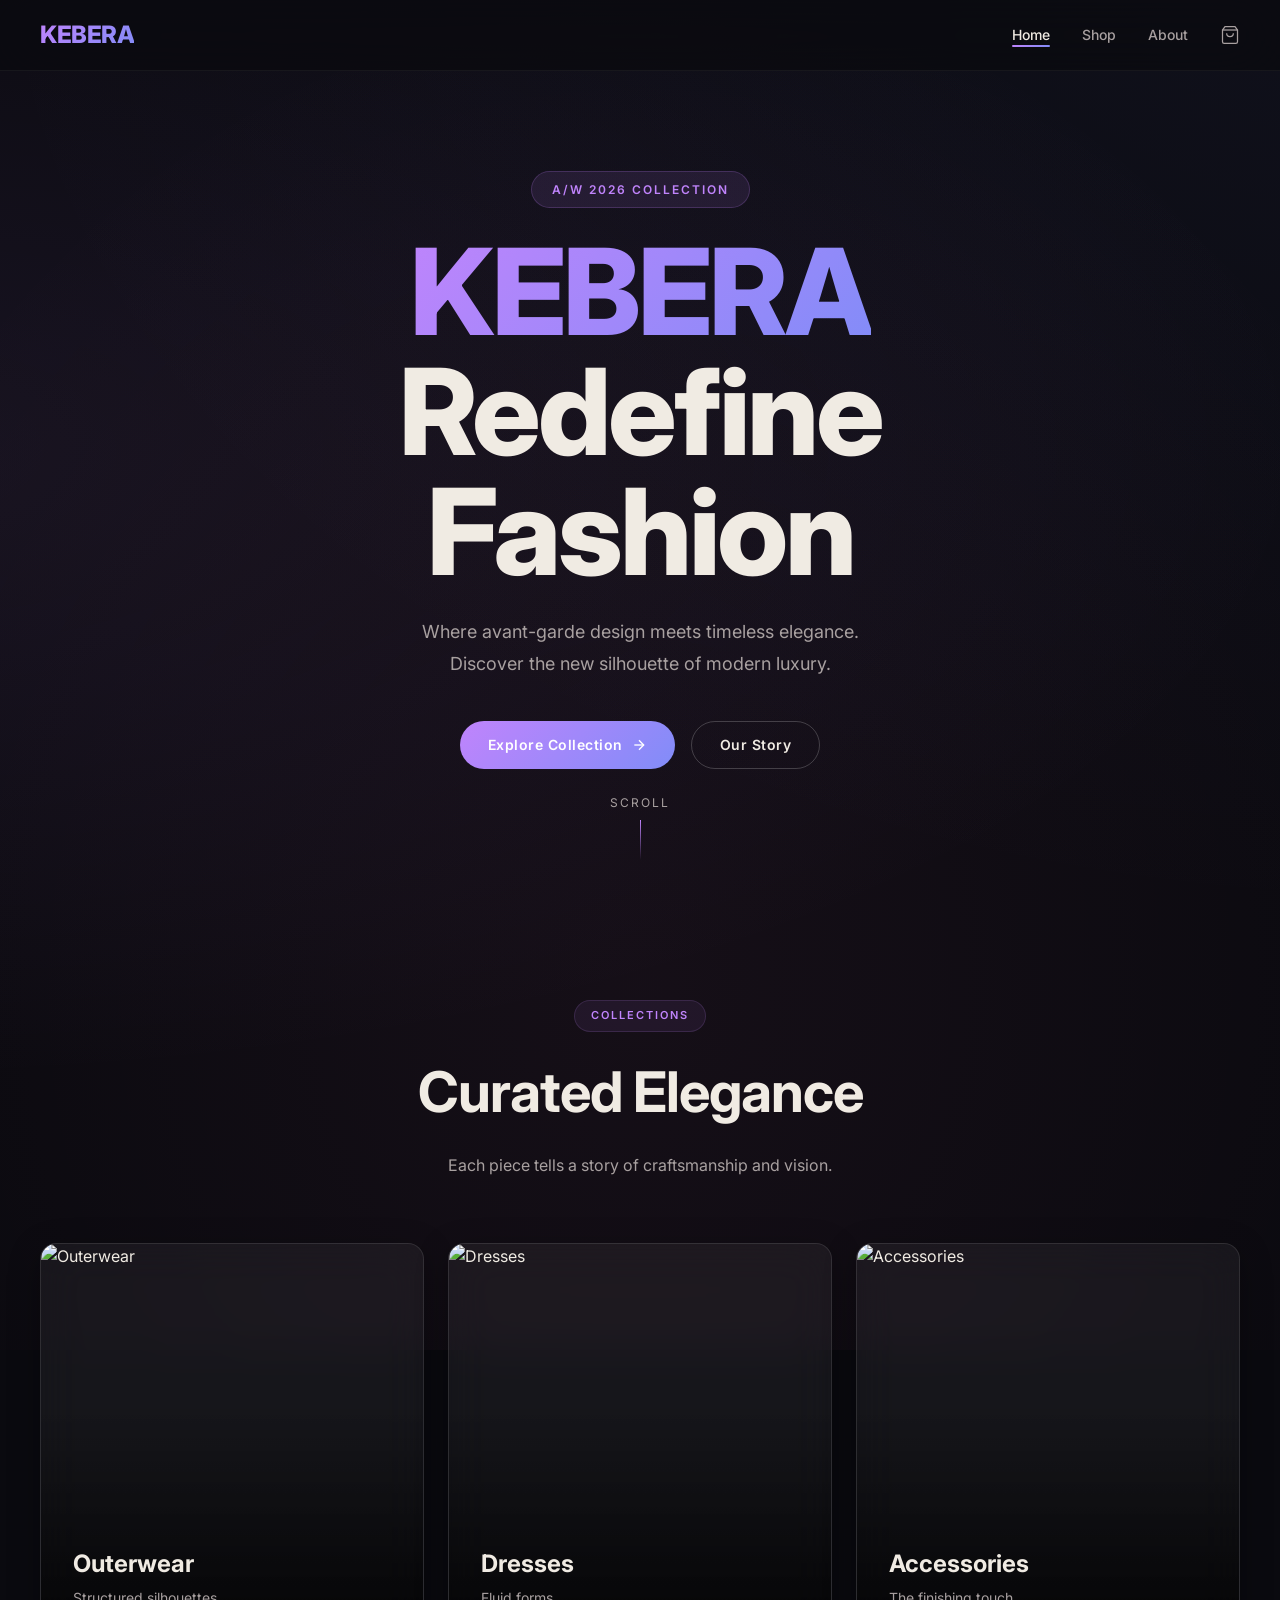
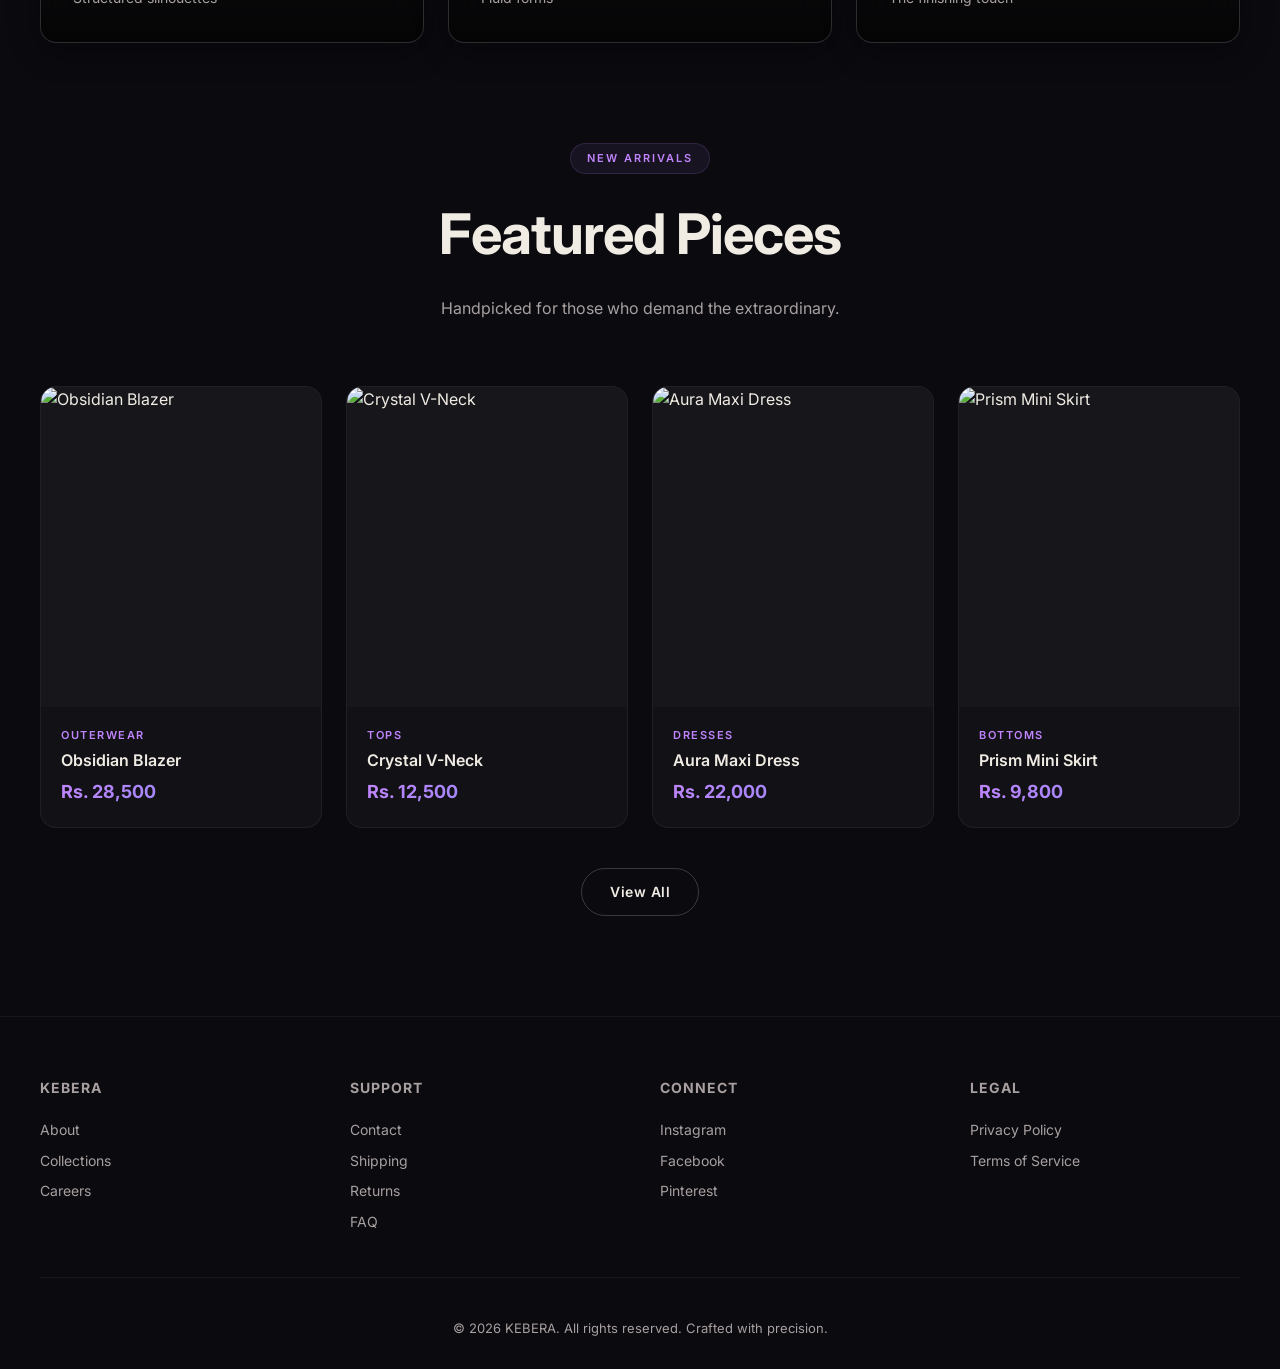
==== index.html @ ed6551cd "Initial commit - KEBERA fashion e-commerce site with glassmorphism + 3D design" ====
<!DOCTYPE html>
<html lang="en">
<head>
  <meta charset="UTF-8">
  <meta name="viewport" content="width=device-width, initial-scale=1.0">
  <title>KEBERA — Redefine Fashion</title>
  <link rel="icon" type="image/svg+xml" href="data:image/svg+xml,<svg xmlns='http://www.w3.org/2000/svg' viewBox='0 0 100 100'><text y='.9em' font-size='90'>◆</text></svg>">
  <link rel="preconnect" href="https://fonts.googleapis.com">
  <link rel="preconnect" href="https://fonts.gstatic.com" crossorigin>
  <link href="https://fonts.googleapis.com/css2?family=Inter:wght@300;400;500;600;700;800&display=swap" rel="stylesheet">
  <link rel="stylesheet" href="css/style.css">
</head>
<body>
  <nav class="nav">
    <a href="index.html" class="nav-logo">KEBERA</a>
    <button class="menu-toggle" aria-label="Menu">
      <span></span><span></span><span></span>
    </button>
    <ul class="nav-links">
      <li><a href="index.html">Home</a></li>
      <li><a href="shop.html">Shop</a></li>
      <li><a href="about.html">About</a></li>
      <li>
        <a href="cart.html" class="cart-icon">
          <svg width="20" height="20" viewBox="0 0 24 24" fill="none" stroke="currentColor" stroke-width="1.5"><path d="M6 2L3 6v14a2 2 0 0 0 2 2h14a2 2 0 0 0 2-2V6l-3-4z"/><line x1="3" y1="6" x2="21" y2="6"/><path d="M16 10a4 4 0 0 1-8 0"/></svg>
          <span class="cart-count">0</span>
        </a>
      </li>
    </ul>
  </nav>

  <section class="hero">
    <canvas id="three-canvas"></canvas>
    <div class="hero-content">
      <div class="hero-subtitle">A/W 2026 Collection</div>
      <h1 class="hero-title">
        <span class="gradient-text">KEBERA</span><br>
        Redefine<br>Fashion
      </h1>
      <p class="hero-description">Where avant-garde design meets timeless elegance. Discover the new silhouette of modern luxury.</p>
      <div class="hero-actions">
        <a href="shop.html" class="glass-button">
          Explore Collection
          <svg width="16" height="16" viewBox="0 0 24 24" fill="none" stroke="currentColor" stroke-width="2"><path d="M5 12h14"/><path d="M12 5l7 7-7 7"/></svg>
        </a>
        <a href="about.html" class="glass-button glass-button-outline">Our Story</a>
      </div>
    </div>
    <div class="scroll-indicator">
      <span>Scroll</span>
      <div class="scroll-line"></div>
    </div>
  </section>

  <section class="section" id="collections">
    <div class="section-header">
      <div class="section-tag">Collections</div>
      <h2 class="section-title">Curated Elegance</h2>
      <p class="section-description">Each piece tells a story of craftsmanship and vision.</p>
    </div>
    <div class="collection-grid">
      <div class="collection-item glass" onclick="window.location='shop.html?category=outerwear'">
        <img src="https://images.unsplash.com/photo-1593030761757-71fae45fa0e7?w=600" alt="Outerwear" loading="lazy">
        <div class="collection-overlay">
          <h3>Outerwear</h3>
          <p>Structured silhouettes</p>
        </div>
      </div>
      <div class="collection-item glass" onclick="window.location='shop.html?category=dresses'">
        <img src="https://images.unsplash.com/photo-1566174053879-31528523f8ae?w=600" alt="Dresses" loading="lazy">
        <div class="collection-overlay">
          <h3>Dresses</h3>
          <p>Fluid forms</p>
        </div>
      </div>
      <div class="collection-item glass" onclick="window.location='shop.html?category=accessories'">
        <img src="https://images.unsplash.com/photo-1584917865442-de89df76afd3?w=600" alt="Accessories" loading="lazy">
        <div class="collection-overlay">
          <h3>Accessories</h3>
          <p>The finishing touch</p>
        </div>
      </div>
    </div>
  </section>

  <section class="section" style="padding-top:0">
    <div class="section-header">
      <div class="section-tag">New Arrivals</div>
      <h2 class="section-title">Featured Pieces</h2>
      <p class="section-description">Handpicked for those who demand the extraordinary.</p>
    </div>
    <div class="products-grid" id="products-grid"></div>
    <div style="text-align:center;margin-top:40px">
      <a href="shop.html" class="glass-button glass-button-outline">View All</a>
    </div>
  </section>

  <footer class="footer">
    <div class="footer-grid">
      <div class="footer-col">
        <h4>KEBERA</h4>
        <a href="about.html">About</a>
        <a href="shop.html">Collections</a>
        <a href="#">Careers</a>
      </div>
      <div class="footer-col">
        <h4>Support</h4>
        <a href="#">Contact</a>
        <a href="#">Shipping</a>
        <a href="#">Returns</a>
        <a href="#">FAQ</a>
      </div>
      <div class="footer-col">
        <h4>Connect</h4>
        <a href="#">Instagram</a>
        <a href="#">Facebook</a>
        <a href="#">Pinterest</a>
      </div>
      <div class="footer-col">
        <h4>Legal</h4>
        <a href="#">Privacy Policy</a>
        <a href="#">Terms of Service</a>
      </div>
    </div>
    <div class="footer-bottom">
      &copy; 2026 KEBERA. All rights reserved. Crafted with precision.
    </div>
  </footer>

  <script src="js/products.js"></script>
  <script src="js/cart.js"></script>
  <script src="js/main.js"></script>
  <script type="importmap">
  {
    "imports": {
      "three": "https://cdn.jsdelivr.net/npm/three@0.160.0/build/three.module.js",
      "three/addons/": "https://cdn.jsdelivr.net/npm/three@0.160.0/examples/jsm/"
    }
  }
  </script>
  <script type="module" src="js/three-scene.js"></script>
  <script>
    document.addEventListener('DOMContentLoaded', async () => {
      await loadProducts();
      renderProducts(products.slice(0, 4));
    });
  </script>
</body>
</html>
---- css/style.css ----
*,
*::before,
*::after {
  margin: 0;
  padding: 0;
  box-sizing: border-box;
}

:root {
  --bg-primary: #0a0a0f;
  --bg-secondary: #12121a;
  --glass-bg: rgba(255, 255, 255, 0.05);
  --glass-border: rgba(255, 255, 255, 0.1);
  --glass-shadow: rgba(0, 0, 0, 0.3);
  --text-primary: #f0ebe3;
  --text-secondary: #a8a0a0;
  --accent-1: #c084fc;
  --accent-2: #818cf8;
  --accent-3: #f472b6;
  --gradient-1: linear-gradient(135deg, #c084fc, #818cf8);
  --gradient-2: linear-gradient(135deg, #f472b6, #c084fc);
  --gradient-3: linear-gradient(135deg, #818cf8, #f472b6);
  --radius: 16px;
  --radius-sm: 8px;
  --transition: all 0.4s cubic-bezier(0.25, 0.46, 0.45, 0.94);
}

html {
  scroll-behavior: smooth;
}

body {
  font-family: 'Inter', -apple-system, BlinkMacSystemFont, 'Segoe UI', sans-serif;
  background: var(--bg-primary);
  color: var(--text-primary);
  line-height: 1.6;
  overflow-x: hidden;
  min-height: 100vh;
}

body::before {
  content: '';
  position: fixed;
  top: -50%;
  left: -50%;
  width: 200%;
  height: 200%;
  background: radial-gradient(ellipse at 20% 50%, rgba(192, 132, 252, 0.08) 0%, transparent 50%),
              radial-gradient(ellipse at 80% 20%, rgba(129, 140, 248, 0.06) 0%, transparent 50%),
              radial-gradient(ellipse at 50% 80%, rgba(244, 114, 182, 0.05) 0%, transparent 50%);
  pointer-events: none;
  z-index: -1;
}

::selection {
  background: rgba(192, 132, 252, 0.3);
  color: var(--text-primary);
}

::-webkit-scrollbar {
  width: 6px;
}

::-webkit-scrollbar-track {
  background: var(--bg-primary);
}

::-webkit-scrollbar-thumb {
  background: var(--accent-1);
  border-radius: 3px;
}

/* ===== GLASS COMPONENTS ===== */
.glass {
  background: var(--glass-bg);
  backdrop-filter: blur(20px);
  -webkit-backdrop-filter: blur(20px);
  border: 1px solid var(--glass-border);
  border-radius: var(--radius);
  box-shadow: 0 8px 32px var(--glass-shadow);
}

.glass-light {
  background: rgba(255, 255, 255, 0.08);
  backdrop-filter: blur(12px);
  -webkit-backdrop-filter: blur(12px);
  border: 1px solid rgba(255, 255, 255, 0.06);
  border-radius: var(--radius);
}

.glass-card {
  background: rgba(255, 255, 255, 0.04);
  backdrop-filter: blur(16px);
  -webkit-backdrop-filter: blur(16px);
  border: 1px solid rgba(255, 255, 255, 0.08);
  border-radius: var(--radius);
  padding: 24px;
  transition: var(--transition);
}

.glass-card:hover {
  background: rgba(255, 255, 255, 0.08);
  border-color: rgba(192, 132, 252, 0.2);
  transform: translateY(-4px);
  box-shadow: 0 12px 40px rgba(192, 132, 252, 0.1);
}

.glass-button {
  display: inline-flex;
  align-items: center;
  gap: 8px;
  padding: 12px 28px;
  background: var(--gradient-1);
  color: white;
  border: none;
  border-radius: 50px;
  font-size: 14px;
  font-weight: 600;
  cursor: pointer;
  transition: var(--transition);
  text-decoration: none;
  letter-spacing: 0.5px;
}

.glass-button:hover {
  transform: translateY(-2px);
  box-shadow: 0 8px 30px rgba(192, 132, 252, 0.3);
}

.glass-button-outline {
  background: transparent;
  border: 1px solid rgba(255, 255, 255, 0.2);
  color: var(--text-primary);
}

.glass-button-outline:hover {
  border-color: var(--accent-1);
  background: rgba(192, 132, 252, 0.1);
  box-shadow: none;
}

/* ===== NAVIGATION ===== */
.nav {
  position: fixed;
  top: 0;
  left: 0;
  right: 0;
  z-index: 1000;
  padding: 16px 40px;
  background: rgba(10, 10, 15, 0.8);
  backdrop-filter: blur(30px);
  -webkit-backdrop-filter: blur(30px);
  border-bottom: 1px solid rgba(255, 255, 255, 0.05);
  display: flex;
  justify-content: space-between;
  align-items: center;
  transition: var(--transition);
}

.nav-logo {
  font-size: 24px;
  font-weight: 800;
  background: var(--gradient-1);
  -webkit-background-clip: text;
  -webkit-text-fill-color: transparent;
  text-decoration: none;
  letter-spacing: -0.5px;
}

.nav-logo span {
  -webkit-text-fill-color: var(--text-primary);
}

.nav-links {
  display: flex;
  gap: 32px;
  list-style: none;
  align-items: center;
}

.nav-links a {
  color: var(--text-secondary);
  text-decoration: none;
  font-size: 14px;
  font-weight: 500;
  transition: var(--transition);
  position: relative;
}

.nav-links a::after {
  content: '';
  position: absolute;
  bottom: -4px;
  left: 0;
  width: 0;
  height: 2px;
  background: var(--gradient-1);
  transition: var(--transition);
  border-radius: 1px;
}

.nav-links a:hover {
  color: var(--text-primary);
}

.nav-links a:hover::after {
  width: 100%;
}

.nav-links a.active {
  color: var(--text-primary);
}

.nav-links a.active::after {
  width: 100%;
}

.cart-icon {
  position: relative;
  display: flex;
  align-items: center;
  gap: 6px;
  color: var(--text-secondary);
  text-decoration: none;
  font-size: 18px;
  transition: var(--transition);
}

.cart-icon:hover {
  color: var(--accent-1);
}

.cart-count {
  position: absolute;
  top: -8px;
  right: -10px;
  background: var(--gradient-1);
  color: white;
  font-size: 10px;
  font-weight: 700;
  width: 18px;
  height: 18px;
  border-radius: 50%;
  display: flex;
  align-items: center;
  justify-content: center;
}

.menu-toggle {
  display: none;
  flex-direction: column;
  gap: 5px;
  cursor: pointer;
  background: none;
  border: none;
  padding: 4px;
}

.menu-toggle span {
  width: 24px;
  height: 2px;
  background: var(--text-primary);
  border-radius: 2px;
  transition: var(--transition);
}

/* ===== HERO SECTION ===== */
.hero {
  min-height: 100vh;
  display: flex;
  align-items: center;
  justify-content: center;
  position: relative;
  padding: 120px 40px 80px;
  overflow: hidden;
}

#three-canvas {
  position: absolute;
  top: 0;
  left: 0;
  width: 100%;
  height: 100%;
  z-index: 0;
}

.hero-content {
  position: relative;
  z-index: 1;
  text-align: center;
  max-width: 800px;
}

.hero-subtitle {
  display: inline-block;
  padding: 8px 20px;
  background: rgba(192, 132, 252, 0.1);
  border: 1px solid rgba(192, 132, 252, 0.2);
  border-radius: 50px;
  color: var(--accent-1);
  font-size: 12px;
  font-weight: 600;
  letter-spacing: 2px;
  text-transform: uppercase;
  margin-bottom: 24px;
}

.hero-title {
  font-size: clamp(48px, 10vw, 120px);
  font-weight: 800;
  line-height: 1;
  margin-bottom: 24px;
  letter-spacing: -3px;
}

.hero-title .gradient-text {
  background: var(--gradient-1);
  -webkit-background-clip: text;
  -webkit-text-fill-color: transparent;
}

.hero-description {
  font-size: 18px;
  color: var(--text-secondary);
  max-width: 500px;
  margin: 0 auto 40px;
  line-height: 1.8;
}

.hero-actions {
  display: flex;
  gap: 16px;
  justify-content: center;
  flex-wrap: wrap;
}

.scroll-indicator {
  position: absolute;
  bottom: 40px;
  left: 50%;
  transform: translateX(-50%);
  display: flex;
  flex-direction: column;
  align-items: center;
  gap: 8px;
  color: var(--text-secondary);
  font-size: 12px;
  letter-spacing: 2px;
  text-transform: uppercase;
  animation: float 2s ease-in-out infinite;
}

.scroll-line {
  width: 1px;
  height: 40px;
  background: linear-gradient(to bottom, var(--accent-1), transparent);
}

@keyframes float {
  0%, 100% { transform: translateX(-50%) translateY(0); }
  50% { transform: translateX(-50%) translateY(8px); }
}

/* ===== SECTIONS ===== */
.section {
  padding: 100px 40px;
}

.section-header {
  text-align: center;
  margin-bottom: 64px;
}

.section-tag {
  display: inline-block;
  padding: 6px 16px;
  background: rgba(192, 132, 252, 0.08);
  border: 1px solid rgba(192, 132, 252, 0.15);
  border-radius: 50px;
  color: var(--accent-1);
  font-size: 11px;
  font-weight: 600;
  letter-spacing: 2px;
  text-transform: uppercase;
  margin-bottom: 16px;
}

.section-title {
  font-size: clamp(32px, 5vw, 56px);
  font-weight: 700;
  margin-bottom: 16px;
  letter-spacing: -1px;
}

.section-description {
  color: var(--text-secondary);
  font-size: 16px;
  max-width: 500px;
  margin: 0 auto;
}

/* ===== COLLECTION GRID ===== */
.collection-grid {
  display: grid;
  grid-template-columns: repeat(auto-fit, minmax(300px, 1fr));
  gap: 24px;
  max-width: 1200px;
  margin: 0 auto;
}

.collection-item {
  position: relative;
  height: 400px;
  border-radius: var(--radius);
  overflow: hidden;
  cursor: pointer;
}

.collection-item img {
  width: 100%;
  height: 100%;
  object-fit: cover;
  transition: var(--transition);
}

.collection-item:hover img {
  transform: scale(1.05);
}

.collection-overlay {
  position: absolute;
  inset: 0;
  background: linear-gradient(to top, rgba(0,0,0,0.8) 0%, transparent 60%);
  display: flex;
  flex-direction: column;
  justify-content: flex-end;
  padding: 32px;
}

.collection-overlay h3 {
  font-size: 24px;
  font-weight: 700;
  margin-bottom: 4px;
}

.collection-overlay p {
  color: var(--text-secondary);
  font-size: 14px;
}

/* ===== PRODUCT CARDS ===== */
.products-grid {
  display: grid;
  grid-template-columns: repeat(auto-fill, minmax(280px, 1fr));
  gap: 24px;
  max-width: 1200px;
  margin: 0 auto;
}

.product-card {
  background: rgba(255, 255, 255, 0.03);
  border: 1px solid rgba(255, 255, 255, 0.06);
  border-radius: var(--radius);
  overflow: hidden;
  transition: var(--transition);
  cursor: pointer;
}

.product-card:hover {
  transform: translateY(-8px);
  border-color: rgba(192, 132, 252, 0.15);
  box-shadow: 0 20px 60px rgba(0,0,0,0.4);
}

.product-image {
  position: relative;
  height: 320px;
  overflow: hidden;
  background: rgba(255, 255, 255, 0.02);
}

.product-image img {
  width: 100%;
  height: 100%;
  object-fit: cover;
  transition: var(--transition);
}

.product-card:hover .product-image img {
  transform: scale(1.08);
}

.product-actions {
  position: absolute;
  bottom: 16px;
  left: 16px;
  right: 16px;
  display: flex;
  gap: 8px;
  transform: translateY(20px);
  opacity: 0;
  transition: var(--transition);
}

.product-card:hover .product-actions {
  transform: translateY(0);
  opacity: 1;
}

.product-actions button {
  flex: 1;
  padding: 10px;
  border: none;
  border-radius: var(--radius-sm);
  font-size: 12px;
  font-weight: 600;
  cursor: pointer;
  transition: var(--transition);
}

.btn-add-cart {
  background: var(--gradient-1);
  color: white;
}

.btn-add-cart:hover {
  transform: scale(1.02);
}

.btn-view {
  background: rgba(255, 255, 255, 0.1);
  backdrop-filter: blur(8px);
  color: var(--text-primary);
  border: 1px solid rgba(255, 255, 255, 0.1) !important;
}

.product-info {
  padding: 20px;
}

.product-category {
  font-size: 11px;
  color: var(--accent-1);
  text-transform: uppercase;
  letter-spacing: 1.5px;
  font-weight: 600;
  margin-bottom: 4px;
}

.product-name {
  font-size: 16px;
  font-weight: 600;
  margin-bottom: 4px;
}

.product-price {
  font-size: 18px;
  font-weight: 700;
  background: var(--gradient-1);
  -webkit-background-clip: text;
  -webkit-text-fill-color: transparent;
}

/* ===== FILTERS ===== */
.filters {
  display: flex;
  gap: 12px;
  justify-content: center;
  flex-wrap: wrap;
  margin-bottom: 40px;
}

.filter-btn {
  padding: 8px 20px;
  background: rgba(255, 255, 255, 0.03);
  border: 1px solid rgba(255, 255, 255, 0.08);
  border-radius: 50px;
  color: var(--text-secondary);
  font-size: 13px;
  cursor: pointer;
  transition: var(--transition);
}

.filter-btn:hover {
  border-color: var(--accent-1);
  color: var(--text-primary);
}

.filter-btn.active {
  background: var(--gradient-1);
  border-color: transparent;
  color: white;
}

/* ===== SHOP PAGE LAYOUT ===== */
.shop-header {
  padding: 120px 40px 40px;
  text-align: center;
}

.shop-header h1 {
  font-size: clamp(36px, 6vw, 64px);
  font-weight: 800;
  letter-spacing: -2px;
}

.shop-header p {
  color: var(--text-secondary);
  margin-top: 12px;
}

/* ===== CART PAGE ===== */
.cart-page {
  padding: 120px 40px 80px;
  min-height: 100vh;
}

.cart-container {
  max-width: 900px;
  margin: 0 auto;
}

.cart-item {
  display: flex;
  gap: 20px;
  padding: 20px;
  margin-bottom: 16px;
  background: rgba(255, 255, 255, 0.03);
  border: 1px solid rgba(255, 255, 255, 0.06);
  border-radius: var(--radius);
  align-items: center;
}

.cart-item img {
  width: 100px;
  height: 120px;
  object-fit: cover;
  border-radius: var(--radius-sm);
}

.cart-item-details {
  flex: 1;
}

.cart-item-name {
  font-size: 16px;
  font-weight: 600;
  margin-bottom: 4px;
}

.cart-item-price {
  color: var(--accent-1);
  font-weight: 600;
}

.cart-item-actions {
  display: flex;
  align-items: center;
  gap: 12px;
}

.qty-btn {
  width: 32px;
  height: 32px;
  border-radius: 50%;
  border: 1px solid rgba(255, 255, 255, 0.1);
  background: transparent;
  color: var(--text-primary);
  cursor: pointer;
  font-size: 16px;
  display: flex;
  align-items: center;
  justify-content: center;
  transition: var(--transition);
}

.qty-btn:hover {
  border-color: var(--accent-1);
  background: rgba(192, 132, 252, 0.1);
}

.cart-qty {
  font-size: 14px;
  font-weight: 600;
  min-width: 24px;
  text-align: center;
}

.remove-btn {
  padding: 8px 16px;
  border: 1px solid rgba(244, 67, 54, 0.3);
  border-radius: var(--radius-sm);
  background: transparent;
  color: #f44336;
  font-size: 12px;
  cursor: pointer;
  transition: var(--transition);
}

.remove-btn:hover {
  background: rgba(244, 67, 54, 0.1);
}

.cart-summary {
  margin-top: 32px;
  padding: 24px;
  background: rgba(255, 255, 255, 0.03);
  border: 1px solid rgba(255, 255, 255, 0.06);
  border-radius: var(--radius);
}

.cart-summary-row {
  display: flex;
  justify-content: space-between;
  padding: 8px 0;
  font-size: 14px;
  color: var(--text-secondary);
}

.cart-summary-total {
  display: flex;
  justify-content: space-between;
  padding: 16px 0 0;
  margin-top: 16px;
  border-top: 1px solid rgba(255, 255, 255, 0.06);
  font-size: 20px;
  font-weight: 700;
}

.cart-empty {
  text-align: center;
  padding: 80px 20px;
}

.cart-empty h2 {
  margin-bottom: 12px;
}

.cart-empty p {
  color: var(--text-secondary);
  margin-bottom: 24px;
}

/* ===== CHECKOUT PAGE ===== */
.checkout-page {
  padding: 120px 40px 80px;
  min-height: 100vh;
}

.checkout-container {
  max-width: 700px;
  margin: 0 auto;
}

.form-group {
  margin-bottom: 20px;
}

.form-group label {
  display: block;
  font-size: 13px;
  font-weight: 600;
  margin-bottom: 6px;
  color: var(--text-secondary);
  letter-spacing: 0.5px;
}

.form-group input,
.form-group select,
.form-group textarea {
  width: 100%;
  padding: 14px 16px;
  background: rgba(255, 255, 255, 0.04);
  border: 1px solid rgba(255, 255, 255, 0.08);
  border-radius: var(--radius-sm);
  color: var(--text-primary);
  font-size: 14px;
  transition: var(--transition);
  font-family: inherit;
}

.form-group input:focus,
.form-group select:focus,
.form-group textarea:focus {
  outline: none;
  border-color: var(--accent-1);
  background: rgba(192, 132, 252, 0.05);
  box-shadow: 0 0 0 3px rgba(192, 132, 252, 0.1);
}

.form-row {
  display: grid;
  grid-template-columns: 1fr 1fr;
  gap: 16px;
}

/* ===== PRODUCT DETAIL ===== */
.product-detail {
  padding: 120px 40px 80px;
  max-width: 1200px;
  margin: 0 auto;
}

.product-detail-layout {
  display: grid;
  grid-template-columns: 1fr 1fr;
  gap: 60px;
  align-items: start;
}

.product-detail-image {
  position: relative;
  height: 600px;
  border-radius: var(--radius);
  overflow: hidden;
  background: rgba(255, 255, 255, 0.02);
}

.product-detail-image img {
  width: 100%;
  height: 100%;
  object-fit: cover;
}

.product-detail-info h1 {
  font-size: 36px;
  font-weight: 700;
  margin-bottom: 8px;
  letter-spacing: -1px;
}

.product-detail-price {
  font-size: 28px;
  font-weight: 700;
  background: var(--gradient-1);
  -webkit-background-clip: text;
  -webkit-text-fill-color: transparent;
  margin-bottom: 8px;
}

.product-detail-category {
  font-size: 12px;
  color: var(--accent-1);
  text-transform: uppercase;
  letter-spacing: 2px;
  font-weight: 600;
  margin-bottom: 24px;
  display: block;
}

.product-detail-description {
  color: var(--text-secondary);
  line-height: 1.8;
  margin-bottom: 32px;
}

.size-selector {
  margin-bottom: 32px;
}

.size-selector h3 {
  font-size: 14px;
  font-weight: 600;
  margin-bottom: 12px;
  color: var(--text-secondary);
}

.size-options {
  display: flex;
  gap: 8px;
  flex-wrap: wrap;
}

.size-option {
  width: 44px;
  height: 44px;
  display: flex;
  align-items: center;
  justify-content: center;
  border: 1px solid rgba(255, 255, 255, 0.1);
  border-radius: var(--radius-sm);
  background: transparent;
  color: var(--text-primary);
  font-size: 13px;
  font-weight: 600;
  cursor: pointer;
  transition: var(--transition);
}

.size-option:hover {
  border-color: var(--accent-1);
}

.size-option.active {
  border-color: var(--accent-1);
  background: rgba(192, 132, 252, 0.1);
}

/* ===== ABOUT PAGE ===== */
.about-page {
  padding: 120px 40px 80px;
}

.about-header {
  text-align: center;
  max-width: 700px;
  margin: 0 auto 80px;
}

.about-header h1 {
  font-size: clamp(36px, 6vw, 64px);
  font-weight: 800;
  letter-spacing: -2px;
  margin-bottom: 20px;
}

.about-story {
  display: grid;
  grid-template-columns: 1fr 1fr;
  gap: 60px;
  max-width: 1000px;
  margin: 0 auto;
  align-items: center;
}

.about-image {
  height: 500px;
  border-radius: var(--radius);
  overflow: hidden;
  background: rgba(255, 255, 255, 0.02);
}

.about-image img {
  width: 100%;
  height: 100%;
  object-fit: cover;
}

.about-content h2 {
  font-size: 28px;
  font-weight: 700;
  margin-bottom: 16px;
}

.about-content p {
  color: var(--text-secondary);
  line-height: 1.8;
  margin-bottom: 16px;
}

/* ===== FOOTER ===== */
.footer {
  padding: 60px 40px 30px;
  border-top: 1px solid rgba(255, 255, 255, 0.05);
}

.footer-grid {
  display: grid;
  grid-template-columns: repeat(auto-fit, minmax(200px, 1fr));
  gap: 40px;
  max-width: 1200px;
  margin: 0 auto;
}

.footer-col h4 {
  font-size: 14px;
  font-weight: 700;
  margin-bottom: 16px;
  letter-spacing: 1px;
  text-transform: uppercase;
  color: var(--text-secondary);
}

.footer-col a {
  display: block;
  color: var(--text-secondary);
  text-decoration: none;
  font-size: 14px;
  padding: 4px 0;
  transition: var(--transition);
}

.footer-col a:hover {
  color: var(--accent-1);
}

.footer-bottom {
  text-align: center;
  padding-top: 40px;
  margin-top: 40px;
  border-top: 1px solid rgba(255, 255, 255, 0.05);
  font-size: 13px;
  color: var(--text-secondary);
}

/* ===== RESPONSIVE ===== */
@media (max-width: 768px) {
  .nav {
    padding: 12px 20px;
  }

  .nav-links {
    display: none;
    position: absolute;
    top: 100%;
    left: 0;
    right: 0;
    flex-direction: column;
    padding: 20px;
    background: rgba(10, 10, 15, 0.95);
    backdrop-filter: blur(20px);
    border-bottom: 1px solid rgba(255, 255, 255, 0.05);
    gap: 16px;
  }

  .nav-links.open {
    display: flex;
  }

  .menu-toggle {
    display: flex;
  }

  .hero {
    padding: 100px 20px 60px;
  }

  .section {
    padding: 60px 20px;
  }

  .product-detail-layout {
    grid-template-columns: 1fr;
    gap: 30px;
  }

  .product-detail-image {
    height: 400px;
  }

  .about-story {
    grid-template-columns: 1fr;
  }

  .cart-page,
  .checkout-page,
  .shop-header {
    padding-left: 20px;
    padding-right: 20px;
  }

  .form-row {
    grid-template-columns: 1fr;
  }

  .footer {
    padding: 40px 20px 20px;
  }

  .collection-item {
    height: 300px;
  }
}

@media (max-width: 480px) {
  .hero-title {
    font-size: 36px;
    letter-spacing: -1px;
  }

  .products-grid {
    grid-template-columns: 1fr;
  }

  .product-image {
    height: 280px;
  }
}
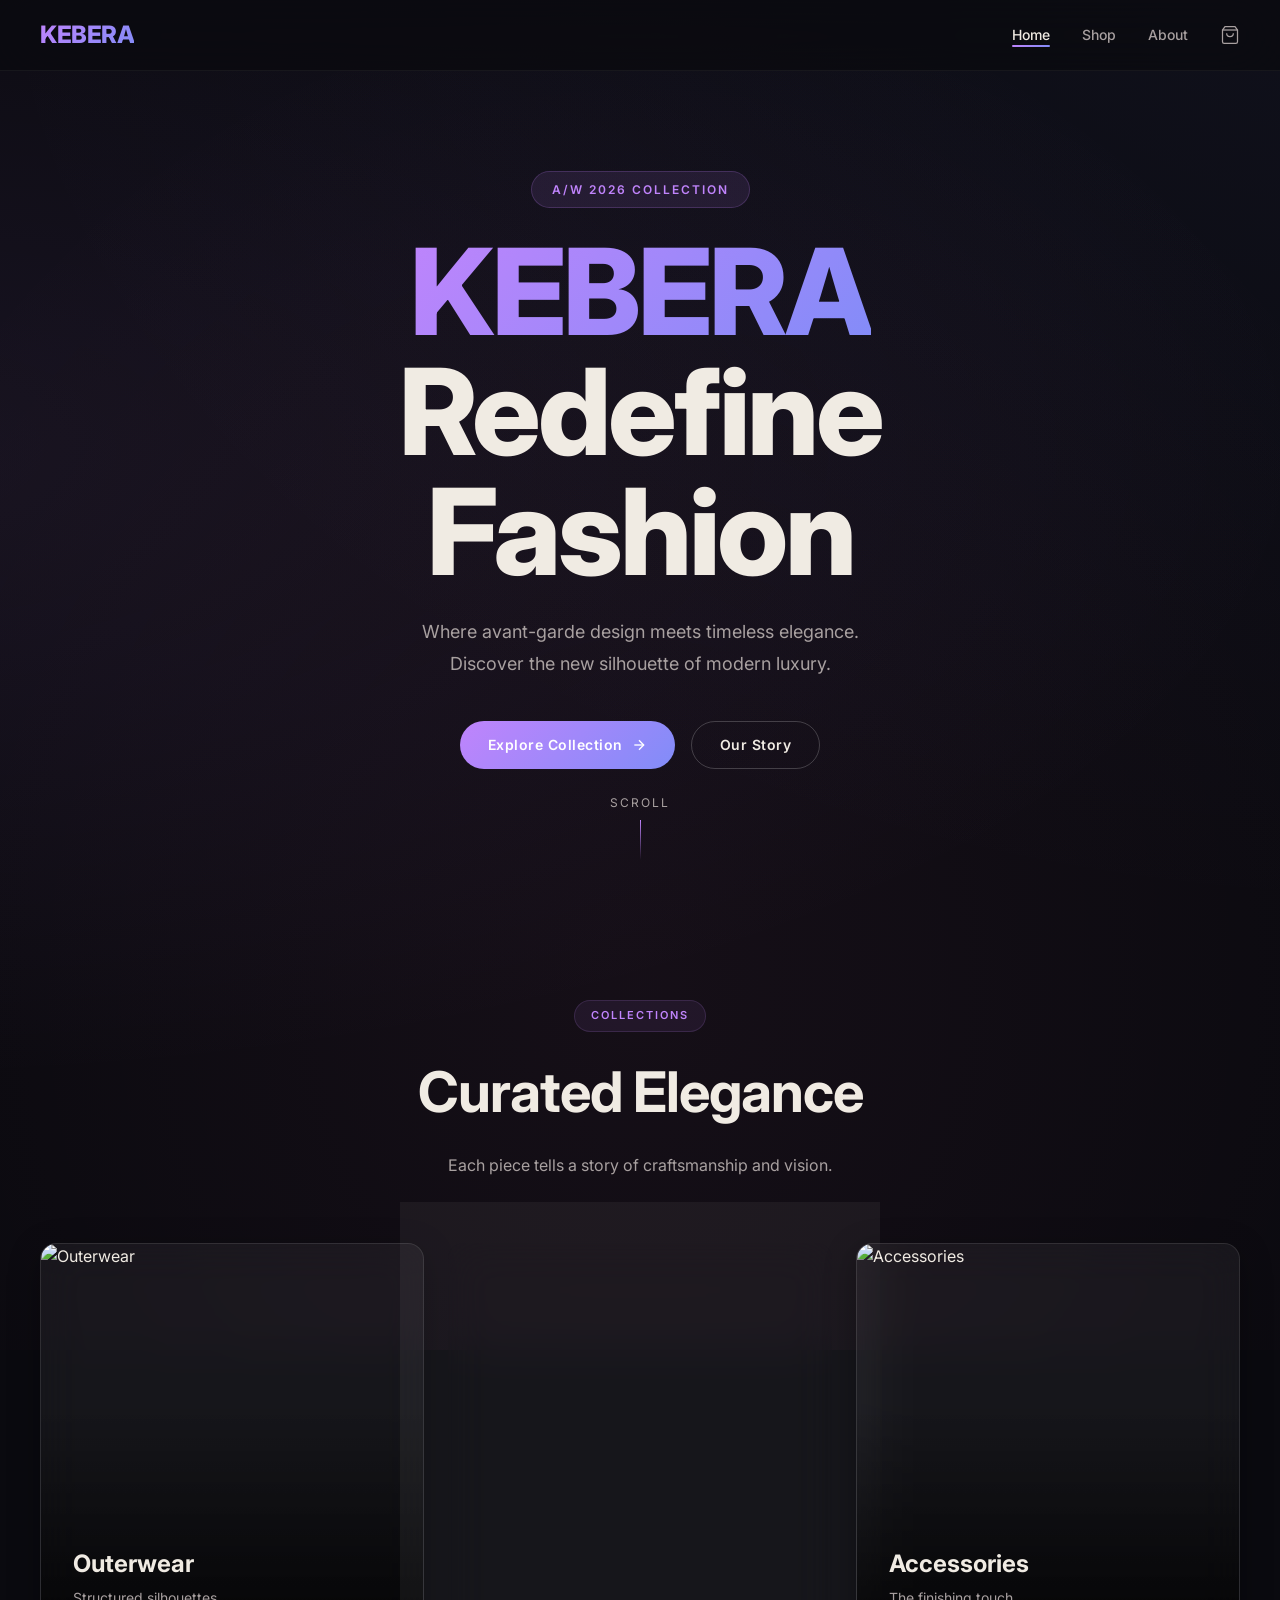
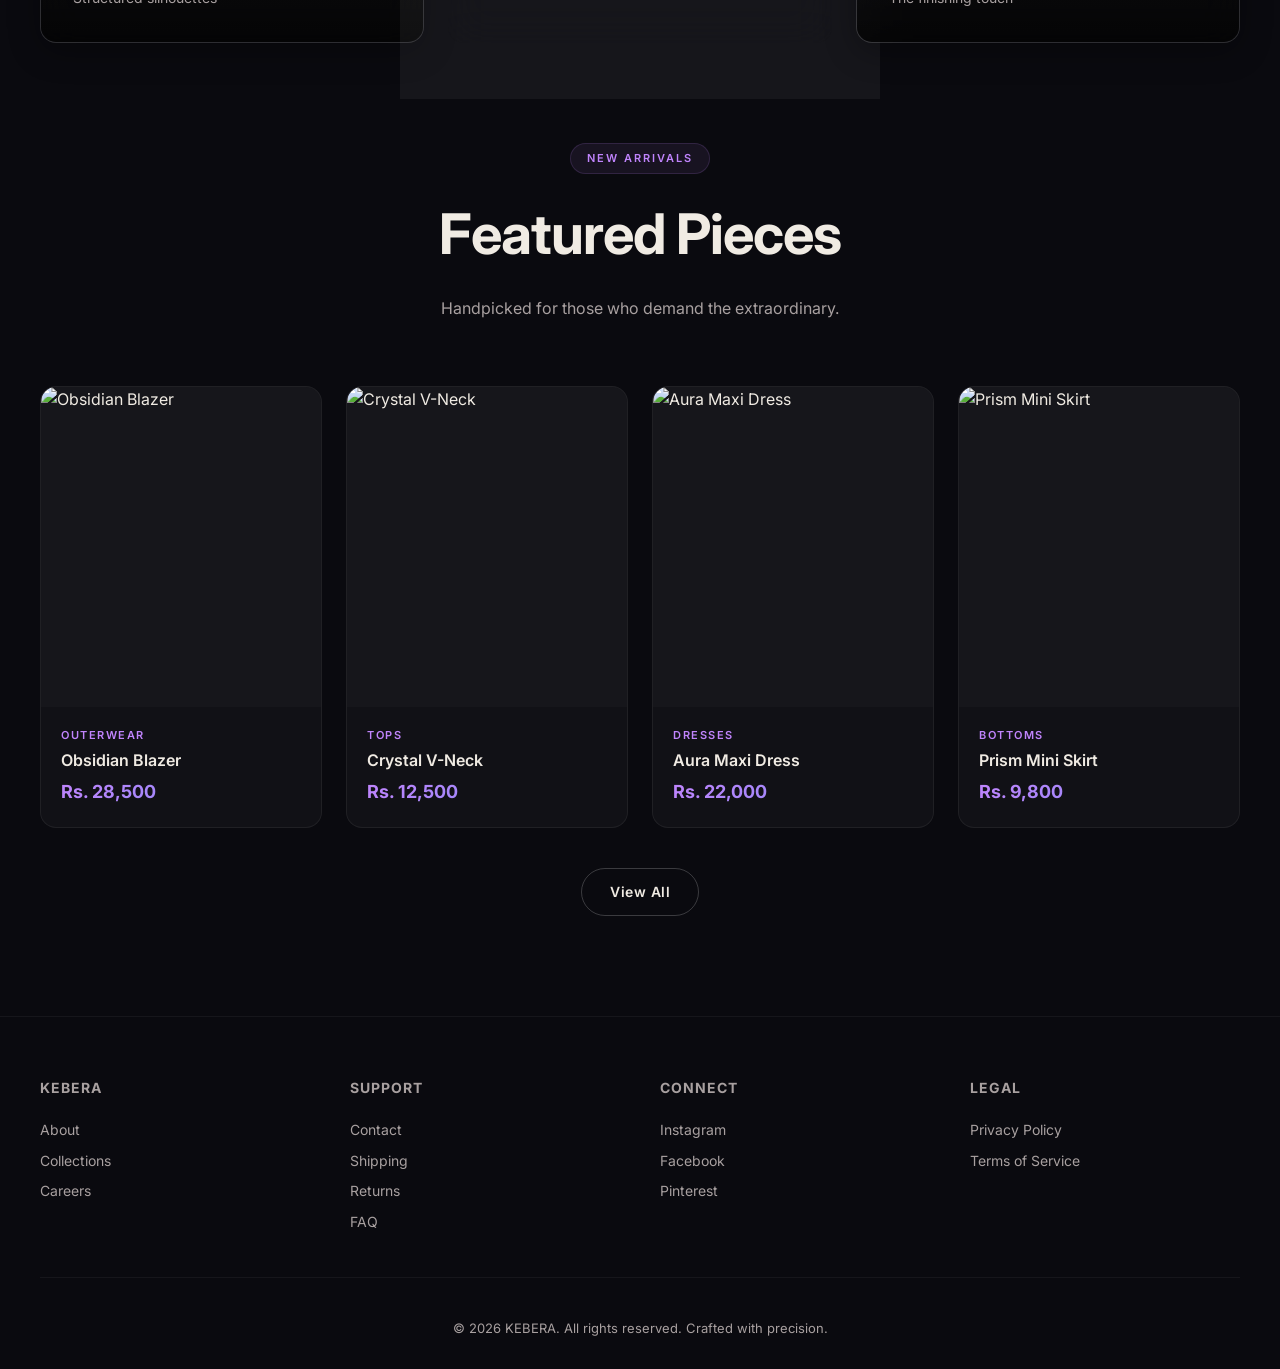
==== commit 5c3ba5ed: "Add admin panel + Supabase backend integration" ====
--- a/index.html
+++ b/index.html
@@ -129,19 +129,29 @@
 
   <script src="js/products.js"></script>
   <script src="js/cart.js"></script>
+  <script src="js/config.js"></script>
+  <script src="js/supabase.js"></script>
+  <script src="js/products.js"></script>
+  <script src="js/cart.js"></script>
   <script src="js/main.js"></script>
   <script type="importmap">
   {
     "imports": {
       "three": "https://cdn.jsdelivr.net/npm/three@0.160.0/build/three.module.js",
-      "three/addons/": "https://cdn.jsdelivr.net/npm/three@0.160.0/examples/jsm/"
+      "three/addons/": "https://cdn.jsdelivr.net/npm/three@0.160.0/examples/jsm/",
+      "@supabase/supabase-js": "https://cdn.jsdelivr.net/npm/@supabase/supabase-js@2/+esm"
     }
   }
   </script>
   <script type="module" src="js/three-scene.js"></script>
   <script>
     document.addEventListener('DOMContentLoaded', async () => {
-      await loadProducts();
+      const dbProducts = await loadProductsFromDB();
+      if (dbProducts && dbProducts.length > 0) {
+        products = dbProducts;
+      } else {
+        await loadProducts();
+      }
       renderProducts(products.slice(0, 4));
     });
   </script>
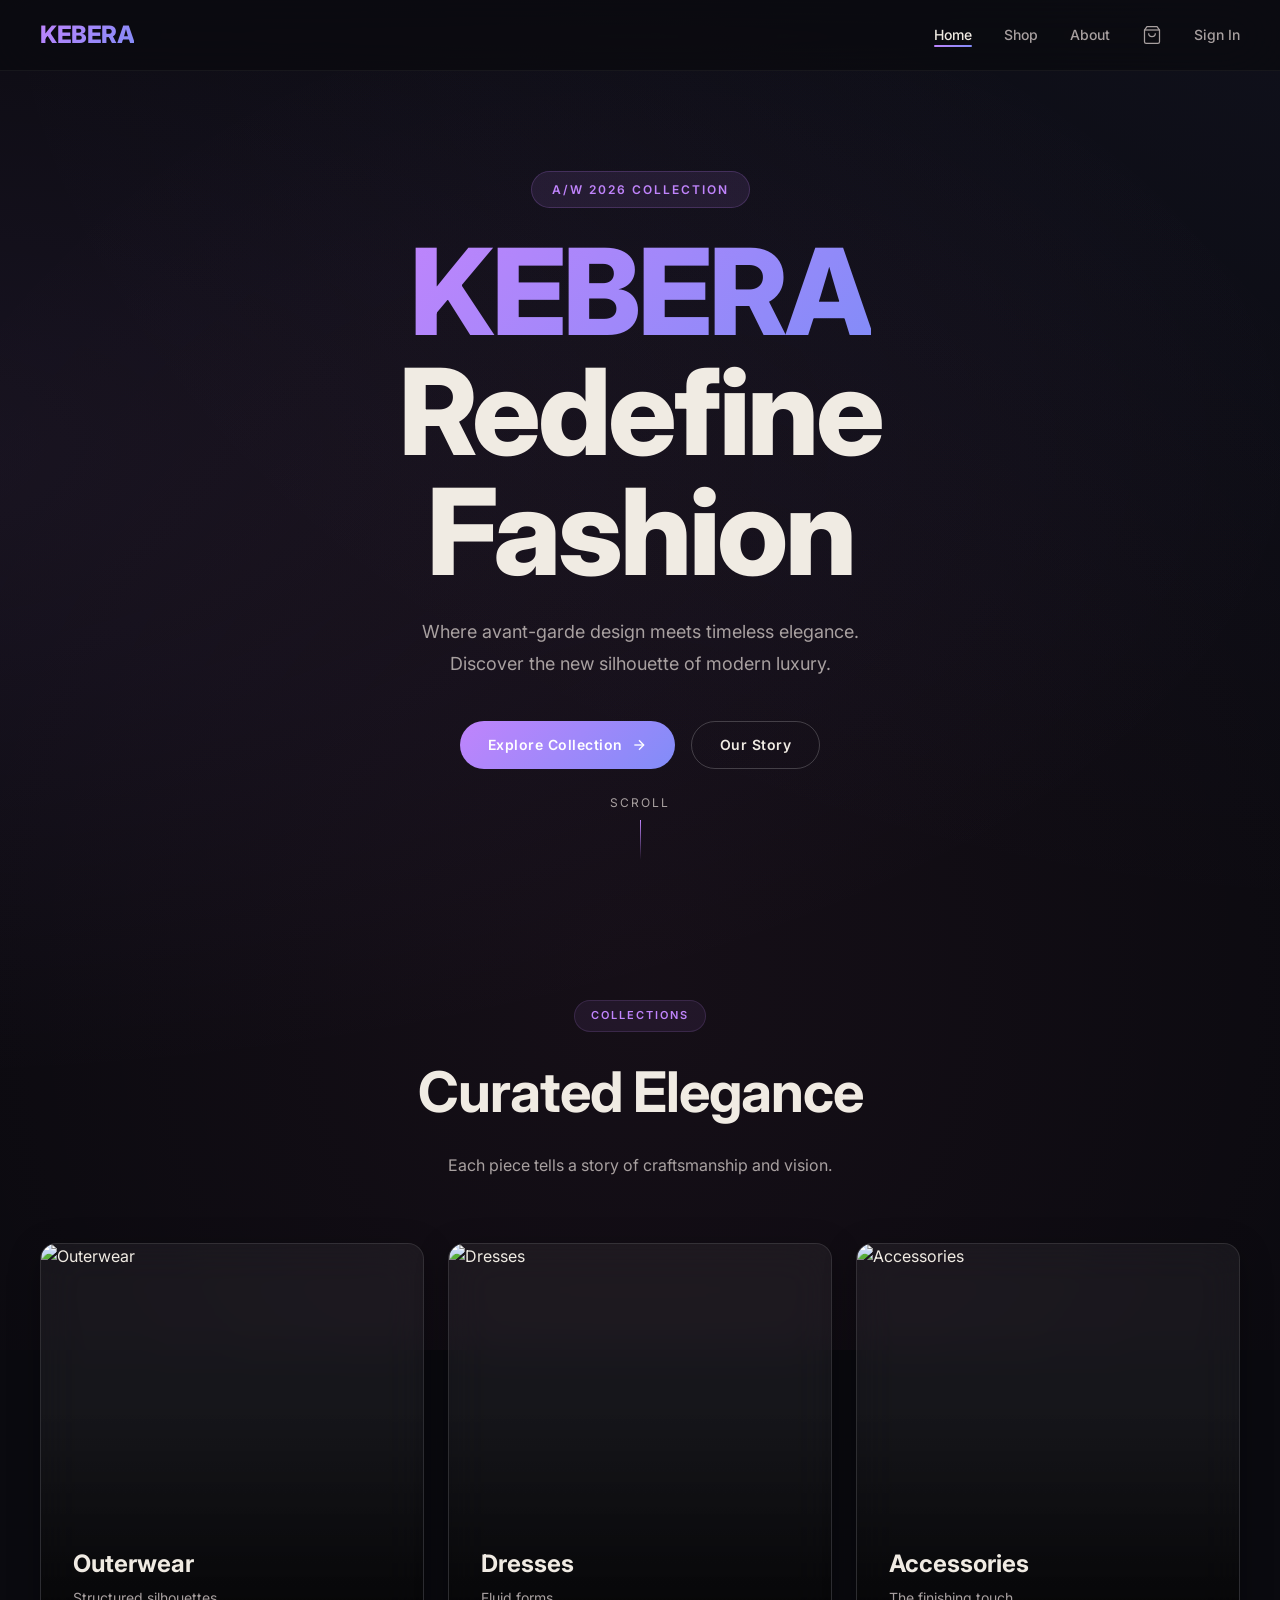
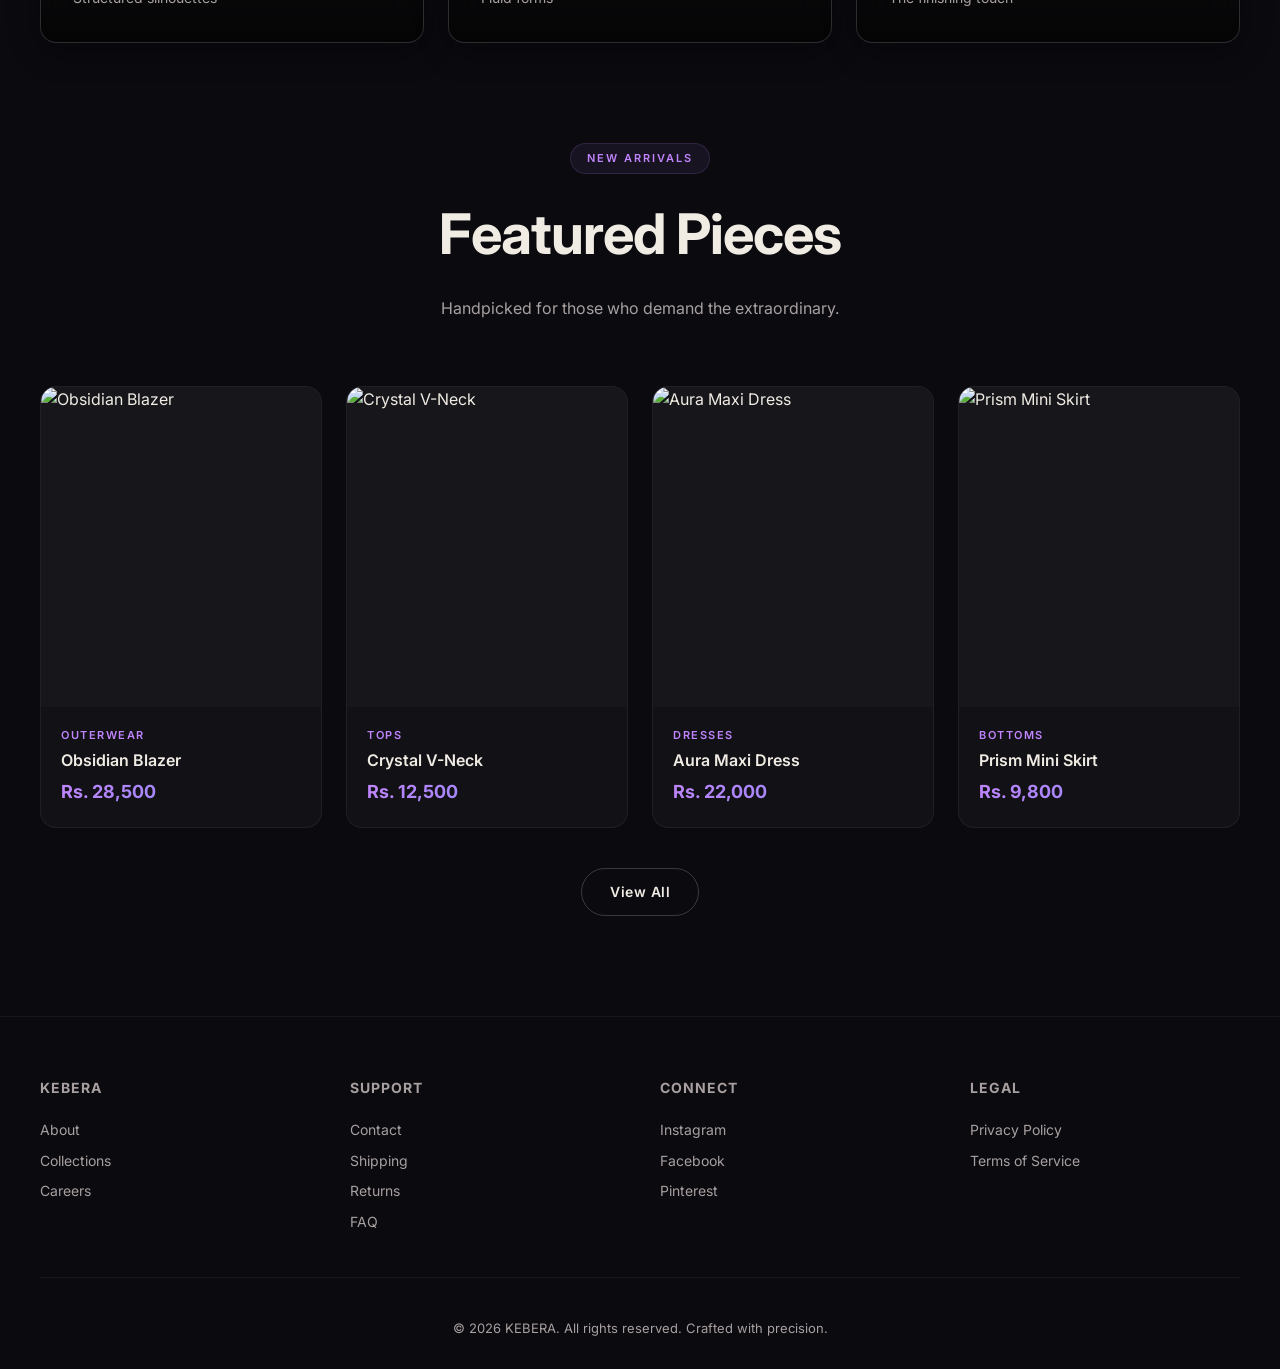
==== commit c8504ac9: "Add auth system: signup, login, Google OAuth, forgot password, checkout auth, admin email check" ====
--- a/index.html
+++ b/index.html
@@ -26,6 +26,7 @@
           <span class="cart-count">0</span>
         </a>
       </li>
+      <li><a href="login.html" id="nav-auth">Sign In</a></li>
     </ul>
   </nav>
 
@@ -129,6 +130,7 @@
 
   <script src="js/products.js"></script>
   <script src="js/cart.js"></script>
+  <script src="https://cdn.jsdelivr.net/npm/@supabase/supabase-js@2/dist/umd/supabase.min.js"></script>
   <script src="js/config.js"></script>
   <script src="js/supabase.js"></script>
   <script src="js/products.js"></script>
@@ -138,8 +140,7 @@
   {
     "imports": {
       "three": "https://cdn.jsdelivr.net/npm/three@0.160.0/build/three.module.js",
-      "three/addons/": "https://cdn.jsdelivr.net/npm/three@0.160.0/examples/jsm/",
-      "@supabase/supabase-js": "https://cdn.jsdelivr.net/npm/@supabase/supabase-js@2/+esm"
+      "three/addons/": "https://cdn.jsdelivr.net/npm/three@0.160.0/examples/jsm/"
     }
   }
   </script>
@@ -147,12 +148,17 @@
   <script>
     document.addEventListener('DOMContentLoaded', async () => {
       const dbProducts = await loadProductsFromDB();
-      if (dbProducts && dbProducts.length > 0) {
-        products = dbProducts;
-      } else {
-        await loadProducts();
+      if (dbProducts && dbProducts.length > 0) { products = dbProducts; }
+      else { await loadProducts(); }
+      renderProducts(products.slice(0, 4));
+
+      const session = await getSession();
+      const navAuth = document.getElementById('nav-auth');
+      if (session) {
+        navAuth.textContent = 'Sign Out';
+        navAuth.href = '#';
+        navAuth.onclick = async (e) => { e.preventDefault(); await signOut(); window.location.reload(); };
       }
-      renderProducts(products.slice(0, 4));
     });
   </script>
 </body>
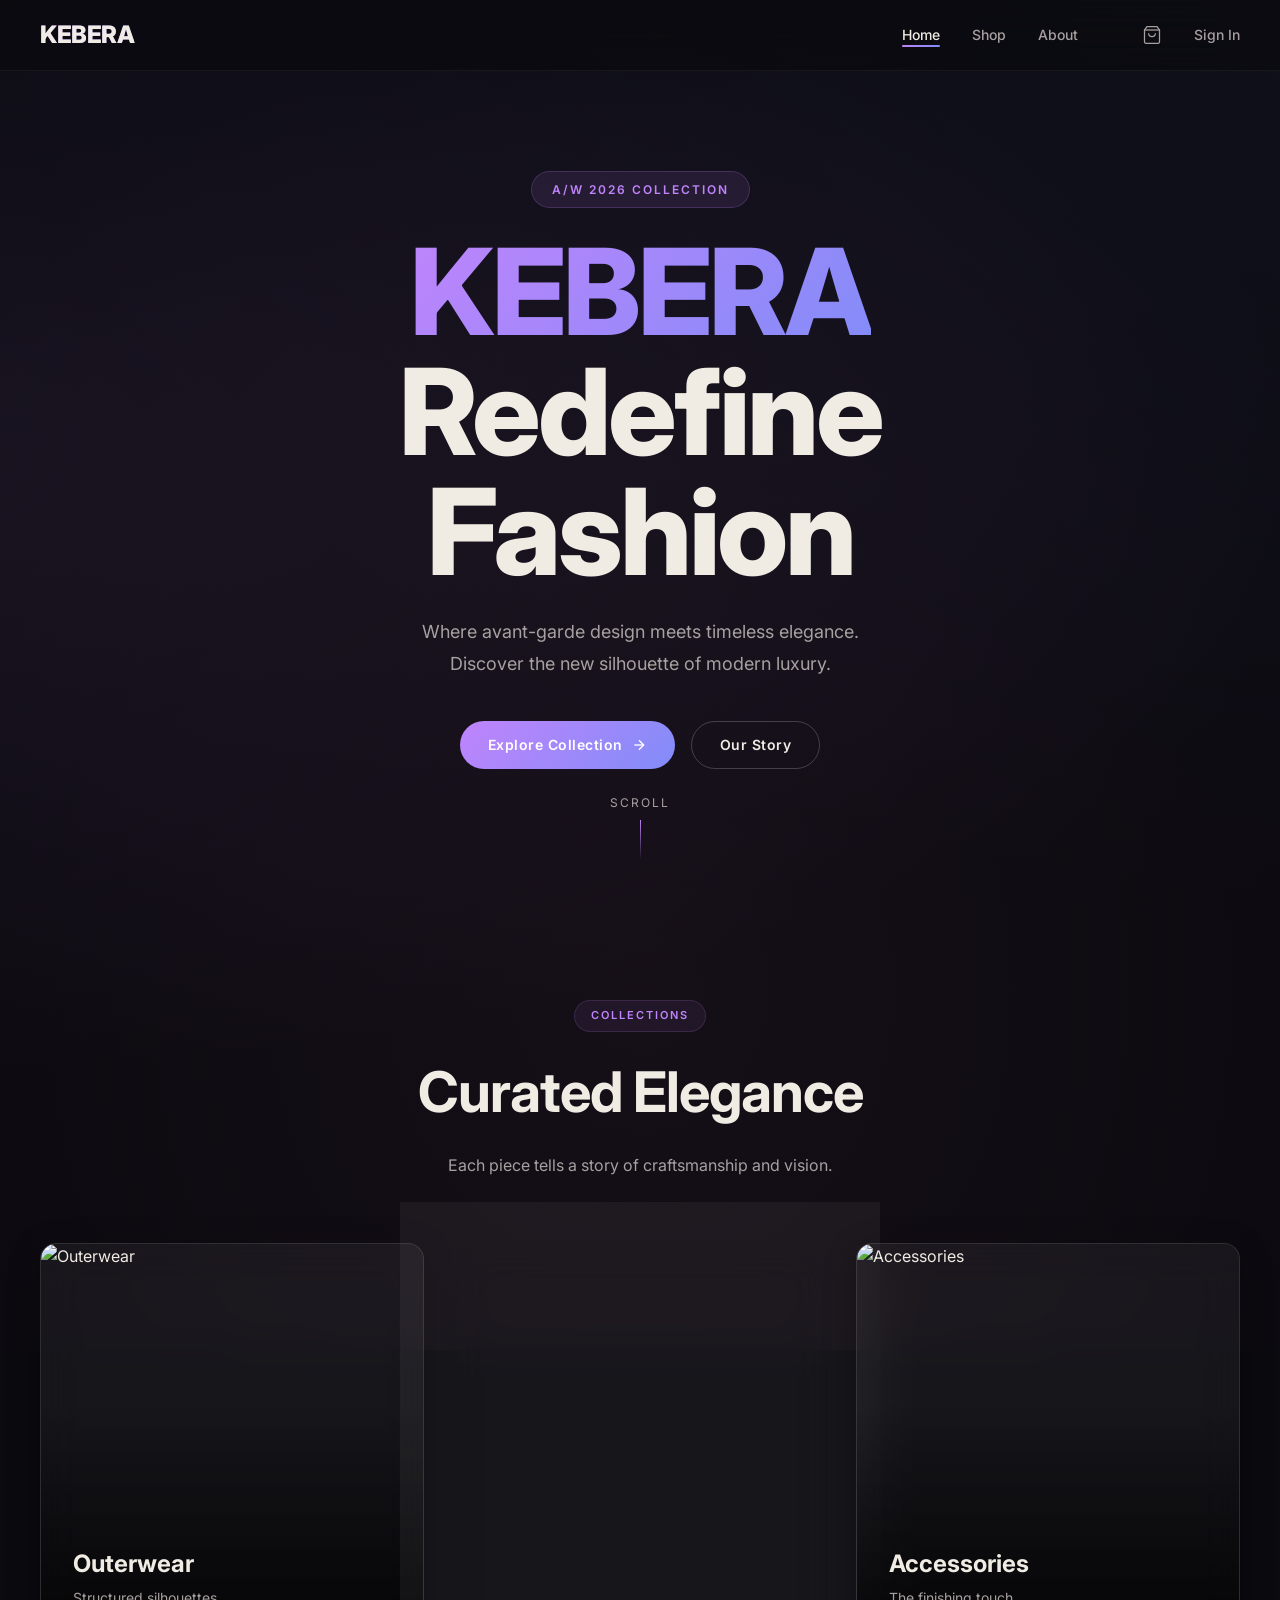
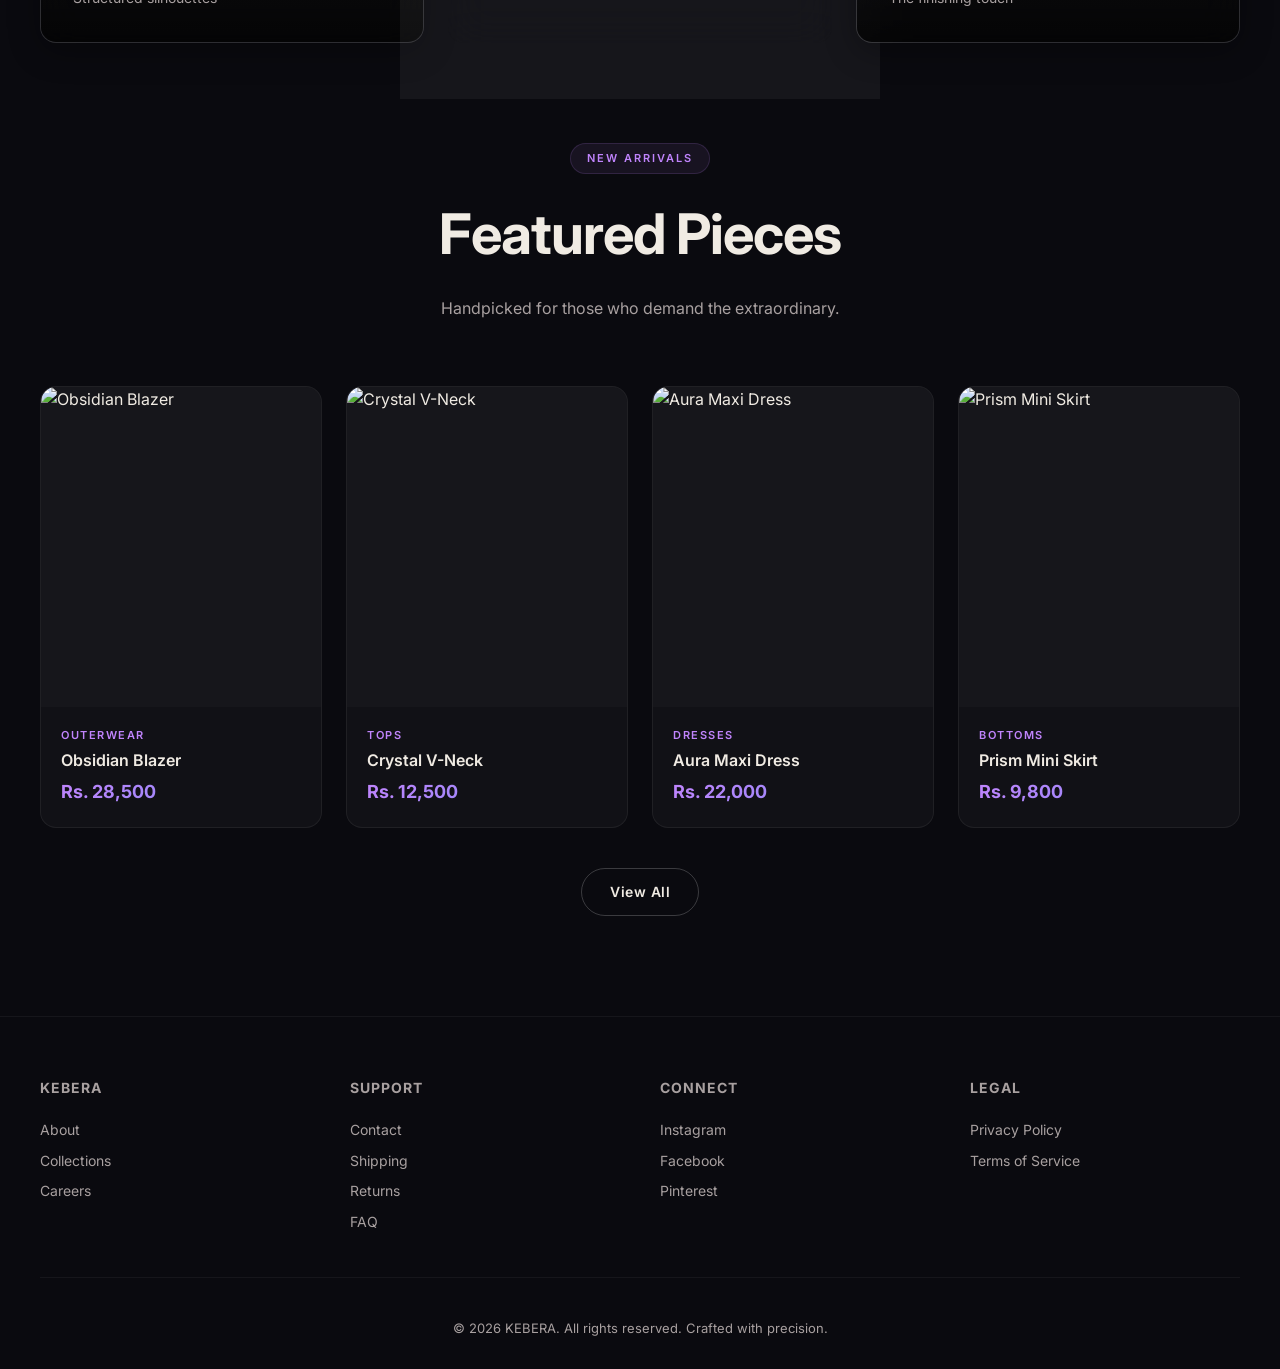
==== commit f90f6c1b: "Add admin nav tab + logo from settings on all pages" ====
--- a/index.html
+++ b/index.html
@@ -12,7 +12,10 @@
 </head>
 <body>
   <nav class="nav">
-    <a href="index.html" class="nav-logo">KEBERA</a>
+    <a href="index.html" class="nav-logo">
+      <img id="nav-logo-img" class="nav-logo-img" src="" alt="KEBERA">
+      <span id="nav-logo-text">KEBERA</span>
+    </a>
     <button class="menu-toggle" aria-label="Menu">
       <span></span><span></span><span></span>
     </button>
@@ -20,6 +23,7 @@
       <li><a href="index.html">Home</a></li>
       <li><a href="shop.html">Shop</a></li>
       <li><a href="about.html">About</a></li>
+      <li><a href="admin/dashboard.html" id="nav-admin" style="display:none;color:var(--accent-1)">Admin</a></li>
       <li>
         <a href="cart.html" class="cart-icon">
           <svg width="20" height="20" viewBox="0 0 24 24" fill="none" stroke="currentColor" stroke-width="1.5"><path d="M6 2L3 6v14a2 2 0 0 0 2 2h14a2 2 0 0 0 2-2V6l-3-4z"/><line x1="3" y1="6" x2="21" y2="6"/><path d="M16 10a4 4 0 0 1-8 0"/></svg>
@@ -133,6 +137,7 @@
   <script src="https://cdn.jsdelivr.net/npm/@supabase/supabase-js@2/dist/umd/supabase.min.js"></script>
   <script src="js/config.js"></script>
   <script src="js/supabase.js"></script>
+  <script src="js/nav.js"></script>
   <script src="js/products.js"></script>
   <script src="js/cart.js"></script>
   <script src="js/main.js"></script>
@@ -147,18 +152,11 @@
   <script type="module" src="js/three-scene.js"></script>
   <script>
     document.addEventListener('DOMContentLoaded', async () => {
+      await initNav();
       const dbProducts = await loadProductsFromDB();
       if (dbProducts && dbProducts.length > 0) { products = dbProducts; }
       else { await loadProducts(); }
       renderProducts(products.slice(0, 4));
-
-      const session = await getSession();
-      const navAuth = document.getElementById('nav-auth');
-      if (session) {
-        navAuth.textContent = 'Sign Out';
-        navAuth.href = '#';
-        navAuth.onclick = async (e) => { e.preventDefault(); await signOut(); window.location.reload(); };
-      }
     });
   </script>
 </body>
--- a/css/style.css
+++ b/css/style.css
@@ -158,6 +158,9 @@
 }
 
 .nav-logo {
+  display: flex;
+  align-items: center;
+  gap: 8px;
   font-size: 24px;
   font-weight: 800;
   background: var(--gradient-1);
@@ -165,6 +168,14 @@
   -webkit-text-fill-color: transparent;
   text-decoration: none;
   letter-spacing: -0.5px;
+}
+
+.nav-logo-img {
+  height: 40px;
+  width: auto;
+  max-width: 180px;
+  object-fit: contain;
+  display: none;
 }
 
 .nav-logo span {
